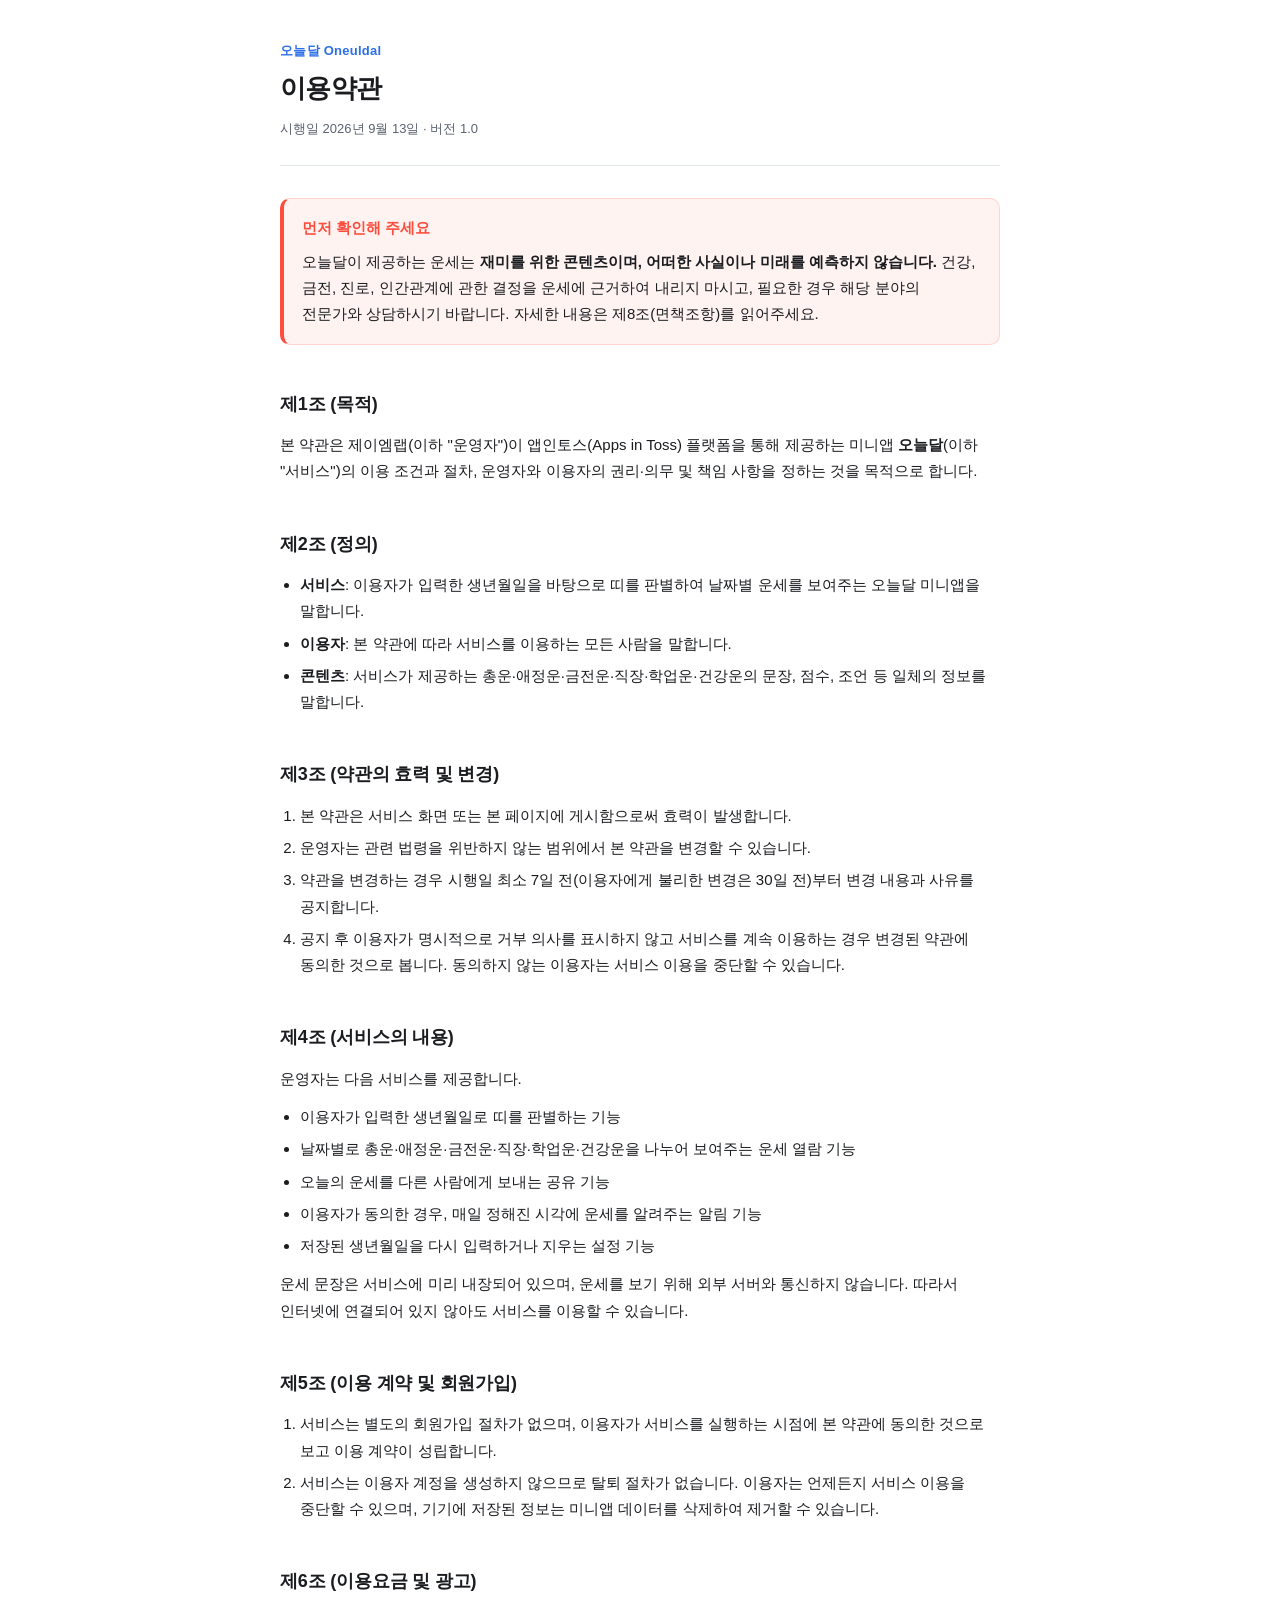
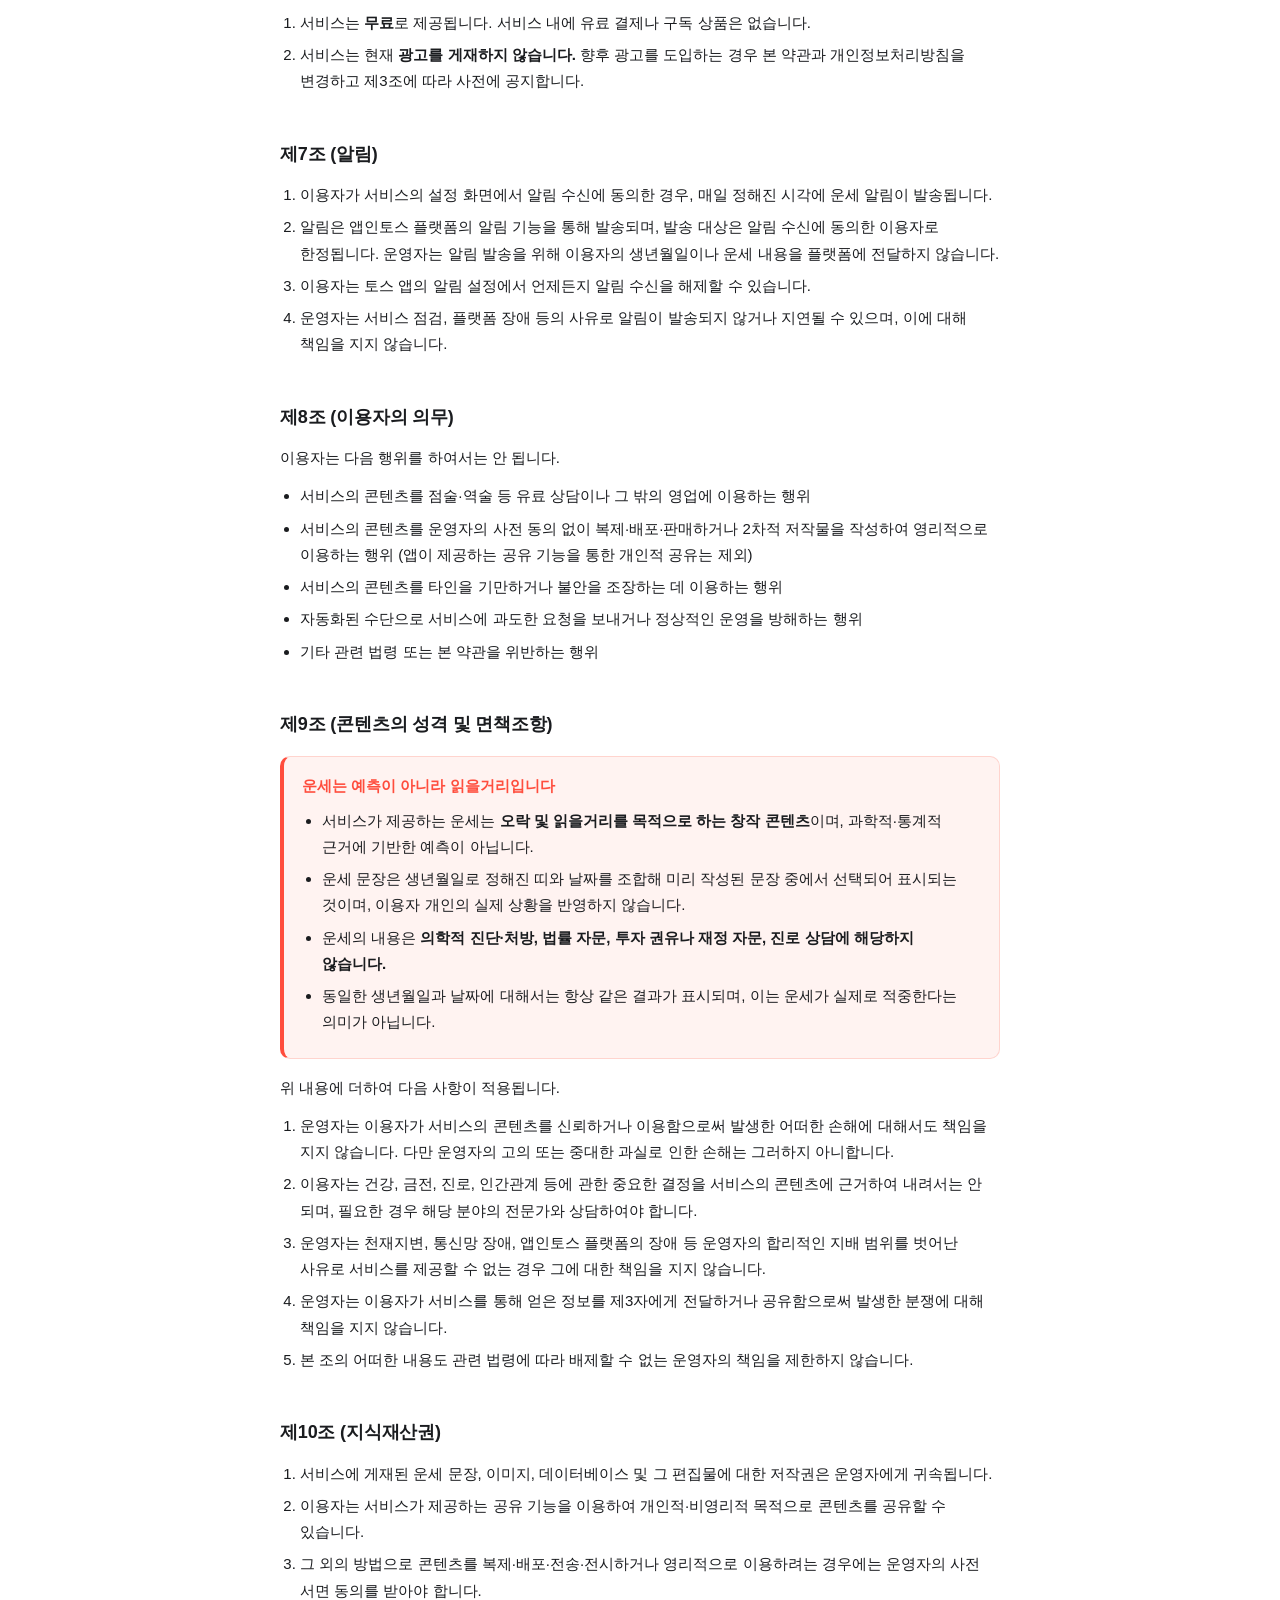
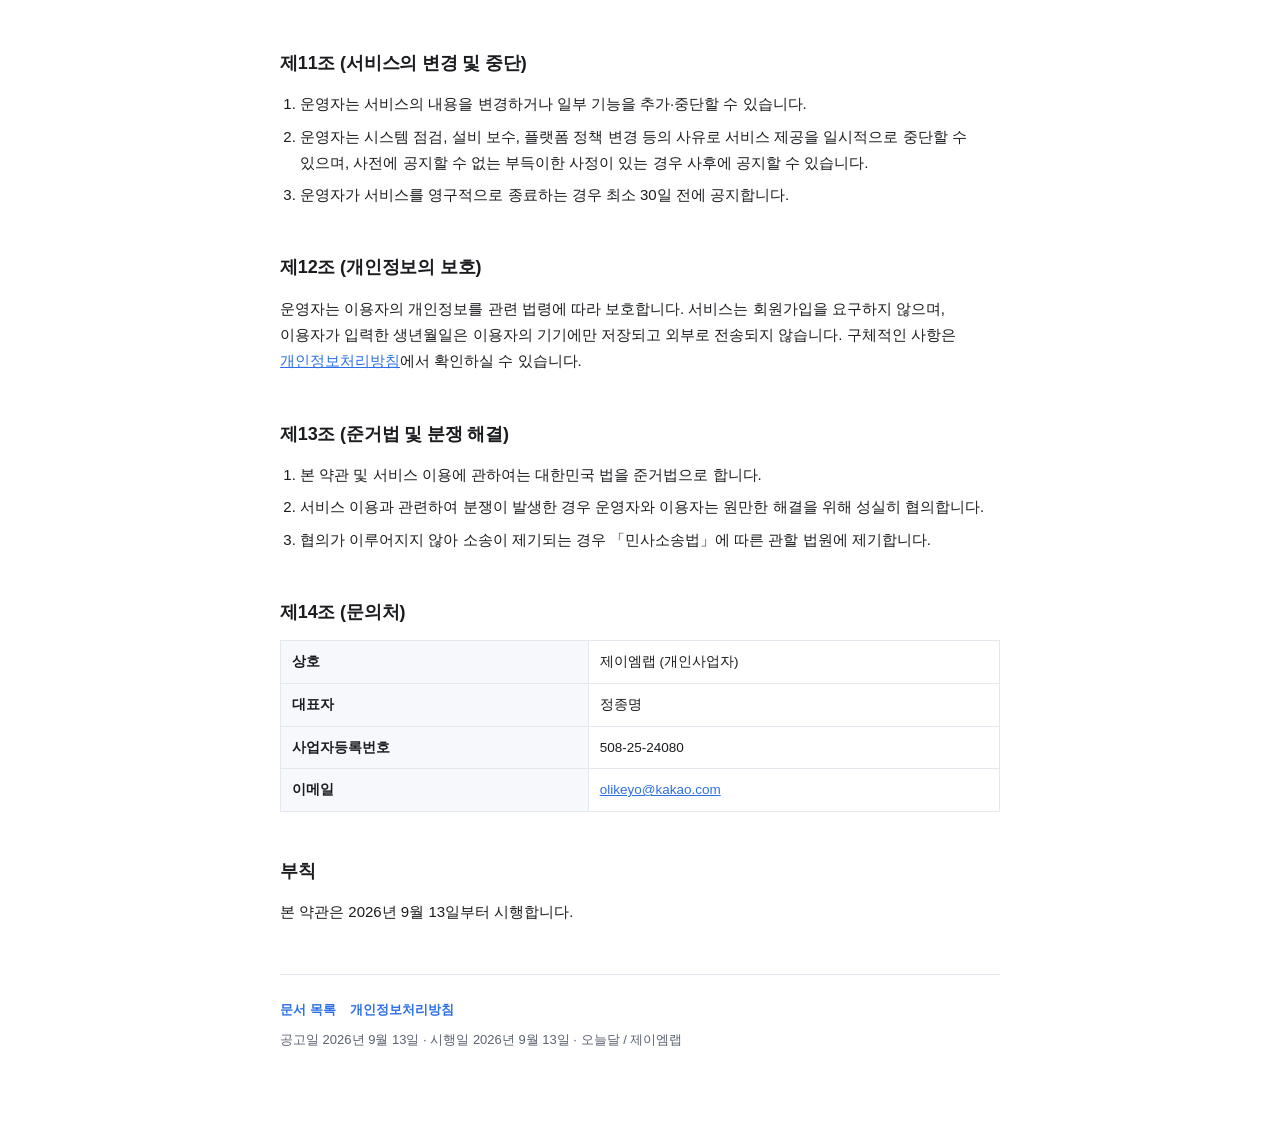
==== terms.html @ b8c13bb3 "오늘달 이용약관 · 개인정보처리방침" ====
<!doctype html>
<html lang="ko">
<head>
<meta charset="utf-8">
<meta name="viewport" content="width=device-width, initial-scale=1">
<meta name="robots" content="index, follow">
<title>이용약관 · 오늘달</title>
<meta name="description" content="오늘달(Oneuldal) 미니앱의 이용약관입니다.">
<link rel="stylesheet" href="./style.css">
</head>
<body>
<main>

<header>
  <p class="eyebrow">오늘달 Oneuldal</p>
  <h1>이용약관</h1>
  <p class="meta"><span>시행일 2026년 9월 13일</span><span>버전 1.0</span></p>
</header>

<div class="notice">
  <p class="notice-title">먼저 확인해 주세요</p>
  <p>
    오늘달이 제공하는 운세는 <strong>재미를 위한 콘텐츠이며, 어떠한 사실이나 미래를 예측하지 않습니다.</strong>
    건강, 금전, 진로, 인간관계에 관한 결정을 운세에 근거하여 내리지 마시고,
    필요한 경우 해당 분야의 전문가와 상담하시기 바랍니다. 자세한 내용은 제8조(면책조항)를 읽어주세요.
  </p>
</div>

<h2>제1조 (목적)</h2>
<p>
  본 약관은 제이엠랩(이하 "운영자")이 앱인토스(Apps in Toss) 플랫폼을 통해 제공하는
  미니앱 <strong>오늘달</strong>(이하 "서비스")의 이용 조건과 절차, 운영자와 이용자의
  권리·의무 및 책임 사항을 정하는 것을 목적으로 합니다.
</p>

<h2>제2조 (정의)</h2>
<ul>
  <li><strong>서비스</strong>: 이용자가 입력한 생년월일을 바탕으로 띠를 판별하여 날짜별 운세를 보여주는 오늘달 미니앱을 말합니다.</li>
  <li><strong>이용자</strong>: 본 약관에 따라 서비스를 이용하는 모든 사람을 말합니다.</li>
  <li><strong>콘텐츠</strong>: 서비스가 제공하는 총운·애정운·금전운·직장&middot;학업운·건강운의 문장, 점수, 조언 등 일체의 정보를 말합니다.</li>
</ul>

<h2>제3조 (약관의 효력 및 변경)</h2>
<ol>
  <li>본 약관은 서비스 화면 또는 본 페이지에 게시함으로써 효력이 발생합니다.</li>
  <li>운영자는 관련 법령을 위반하지 않는 범위에서 본 약관을 변경할 수 있습니다.</li>
  <li>약관을 변경하는 경우 시행일 최소 7일 전(이용자에게 불리한 변경은 30일 전)부터 변경 내용과 사유를 공지합니다.</li>
  <li>공지 후 이용자가 명시적으로 거부 의사를 표시하지 않고 서비스를 계속 이용하는 경우 변경된 약관에 동의한 것으로 봅니다. 동의하지 않는 이용자는 서비스 이용을 중단할 수 있습니다.</li>
</ol>

<h2>제4조 (서비스의 내용)</h2>
<p>운영자는 다음 서비스를 제공합니다.</p>
<ul>
  <li>이용자가 입력한 생년월일로 띠를 판별하는 기능</li>
  <li>날짜별로 총운·애정운·금전운·직장&middot;학업운·건강운을 나누어 보여주는 운세 열람 기능</li>
  <li>오늘의 운세를 다른 사람에게 보내는 공유 기능</li>
  <li>이용자가 동의한 경우, 매일 정해진 시각에 운세를 알려주는 알림 기능</li>
  <li>저장된 생년월일을 다시 입력하거나 지우는 설정 기능</li>
</ul>
<p>
  운세 문장은 서비스에 미리 내장되어 있으며, 운세를 보기 위해 외부 서버와 통신하지 않습니다.
  따라서 인터넷에 연결되어 있지 않아도 서비스를 이용할 수 있습니다.
</p>

<h2>제5조 (이용 계약 및 회원가입)</h2>
<ol>
  <li>서비스는 별도의 회원가입 절차가 없으며, 이용자가 서비스를 실행하는 시점에 본 약관에 동의한 것으로 보고 이용 계약이 성립합니다.</li>
  <li>서비스는 이용자 계정을 생성하지 않으므로 탈퇴 절차가 없습니다. 이용자는 언제든지 서비스 이용을 중단할 수 있으며, 기기에 저장된 정보는 미니앱 데이터를 삭제하여 제거할 수 있습니다.</li>
</ol>

<h2>제6조 (이용요금 및 광고)</h2>
<ol>
  <li>서비스는 <strong>무료</strong>로 제공됩니다. 서비스 내에 유료 결제나 구독 상품은 없습니다.</li>
  <li>서비스는 현재 <strong>광고를 게재하지 않습니다.</strong> 향후 광고를 도입하는 경우 본 약관과 개인정보처리방침을 변경하고 제3조에 따라 사전에 공지합니다.</li>
</ol>

<h2>제7조 (알림)</h2>
<ol>
  <li>이용자가 서비스의 설정 화면에서 알림 수신에 동의한 경우, 매일 정해진 시각에 운세 알림이 발송됩니다.</li>
  <li>알림은 앱인토스 플랫폼의 알림 기능을 통해 발송되며, 발송 대상은 알림 수신에 동의한 이용자로 한정됩니다. 운영자는 알림 발송을 위해 이용자의 생년월일이나 운세 내용을 플랫폼에 전달하지 않습니다.</li>
  <li>이용자는 토스 앱의 알림 설정에서 언제든지 알림 수신을 해제할 수 있습니다.</li>
  <li>운영자는 서비스 점검, 플랫폼 장애 등의 사유로 알림이 발송되지 않거나 지연될 수 있으며, 이에 대해 책임을 지지 않습니다.</li>
</ol>

<h2>제8조 (이용자의 의무)</h2>
<p>이용자는 다음 행위를 하여서는 안 됩니다.</p>
<ul>
  <li>서비스의 콘텐츠를 점술·역술 등 유료 상담이나 그 밖의 영업에 이용하는 행위</li>
  <li>서비스의 콘텐츠를 운영자의 사전 동의 없이 복제·배포·판매하거나 2차적 저작물을 작성하여 영리적으로 이용하는 행위 (앱이 제공하는 공유 기능을 통한 개인적 공유는 제외)</li>
  <li>서비스의 콘텐츠를 타인을 기만하거나 불안을 조장하는 데 이용하는 행위</li>
  <li>자동화된 수단으로 서비스에 과도한 요청을 보내거나 정상적인 운영을 방해하는 행위</li>
  <li>기타 관련 법령 또는 본 약관을 위반하는 행위</li>
</ul>

<h2>제9조 (콘텐츠의 성격 및 면책조항)</h2>

<div class="notice">
  <p class="notice-title">운세는 예측이 아니라 읽을거리입니다</p>
  <ul>
    <li>서비스가 제공하는 운세는 <strong>오락 및 읽을거리를 목적으로 하는 창작 콘텐츠</strong>이며, 과학적·통계적 근거에 기반한 예측이 아닙니다.</li>
    <li>운세 문장은 생년월일로 정해진 띠와 날짜를 조합해 미리 작성된 문장 중에서 선택되어 표시되는 것이며, 이용자 개인의 실제 상황을 반영하지 않습니다.</li>
    <li>운세의 내용은 <strong>의학적 진단·처방, 법률 자문, 투자 권유나 재정 자문, 진로 상담에 해당하지 않습니다.</strong></li>
    <li>동일한 생년월일과 날짜에 대해서는 항상 같은 결과가 표시되며, 이는 운세가 실제로 적중한다는 의미가 아닙니다.</li>
  </ul>
</div>

<p>위 내용에 더하여 다음 사항이 적용됩니다.</p>
<ol>
  <li>운영자는 이용자가 서비스의 콘텐츠를 신뢰하거나 이용함으로써 발생한 어떠한 손해에 대해서도 책임을 지지 않습니다. 다만 운영자의 고의 또는 중대한 과실로 인한 손해는 그러하지 아니합니다.</li>
  <li>이용자는 건강, 금전, 진로, 인간관계 등에 관한 중요한 결정을 서비스의 콘텐츠에 근거하여 내려서는 안 되며, 필요한 경우 해당 분야의 전문가와 상담하여야 합니다.</li>
  <li>운영자는 천재지변, 통신망 장애, 앱인토스 플랫폼의 장애 등 운영자의 합리적인 지배 범위를 벗어난 사유로 서비스를 제공할 수 없는 경우 그에 대한 책임을 지지 않습니다.</li>
  <li>운영자는 이용자가 서비스를 통해 얻은 정보를 제3자에게 전달하거나 공유함으로써 발생한 분쟁에 대해 책임을 지지 않습니다.</li>
  <li>본 조의 어떠한 내용도 관련 법령에 따라 배제할 수 없는 운영자의 책임을 제한하지 않습니다.</li>
</ol>

<h2>제10조 (지식재산권)</h2>
<ol>
  <li>서비스에 게재된 운세 문장, 이미지, 데이터베이스 및 그 편집물에 대한 저작권은 운영자에게 귀속됩니다.</li>
  <li>이용자는 서비스가 제공하는 공유 기능을 이용하여 개인적&middot;비영리적 목적으로 콘텐츠를 공유할 수 있습니다.</li>
  <li>그 외의 방법으로 콘텐츠를 복제·배포·전송·전시하거나 영리적으로 이용하려는 경우에는 운영자의 사전 서면 동의를 받아야 합니다.</li>
</ol>

<h2>제11조 (서비스의 변경 및 중단)</h2>
<ol>
  <li>운영자는 서비스의 내용을 변경하거나 일부 기능을 추가·중단할 수 있습니다.</li>
  <li>운영자는 시스템 점검, 설비 보수, 플랫폼 정책 변경 등의 사유로 서비스 제공을 일시적으로 중단할 수 있으며, 사전에 공지할 수 없는 부득이한 사정이 있는 경우 사후에 공지할 수 있습니다.</li>
  <li>운영자가 서비스를 영구적으로 종료하는 경우 최소 30일 전에 공지합니다.</li>
</ol>

<h2>제12조 (개인정보의 보호)</h2>
<p>
  운영자는 이용자의 개인정보를 관련 법령에 따라 보호합니다. 서비스는 회원가입을 요구하지 않으며,
  이용자가 입력한 생년월일은 이용자의 기기에만 저장되고 외부로 전송되지 않습니다. 구체적인 사항은
  <a href="./privacy.html">개인정보처리방침</a>에서 확인하실 수 있습니다.
</p>

<h2>제13조 (준거법 및 분쟁 해결)</h2>
<ol>
  <li>본 약관 및 서비스 이용에 관하여는 대한민국 법을 준거법으로 합니다.</li>
  <li>서비스 이용과 관련하여 분쟁이 발생한 경우 운영자와 이용자는 원만한 해결을 위해 성실히 협의합니다.</li>
  <li>협의가 이루어지지 않아 소송이 제기되는 경우 「민사소송법」에 따른 관할 법원에 제기합니다.</li>
</ol>

<h2>제14조 (문의처)</h2>
<div class="table-wrap">
<table>
  <tbody>
    <tr><th>상호</th><td>제이엠랩 (개인사업자)</td></tr>
    <tr><th>대표자</th><td>정종명</td></tr>
    <tr><th>사업자등록번호</th><td>508-25-24080</td></tr>
    <tr><th>이메일</th><td><a href="mailto:olikeyo@kakao.com">olikeyo@kakao.com</a></td></tr>
  </tbody>
</table>
</div>

<h2>부칙</h2>
<p>본 약관은 2026년 9월 13일부터 시행합니다.</p>

<footer>
  <p class="nav"><a href="./index.html">문서 목록</a><a href="./privacy.html">개인정보처리방침</a></p>
  <p>공고일 2026년 9월 13일 · 시행일 2026년 9월 13일 · 오늘달 / 제이엠랩</p>
</footer>

</main>
</body>
</html>
---- style.css ----
/* 섞지마 약관 페이지 공통 스타일 */
:root {
  --bg: #ffffff;
  --surface: #f6f8fb;
  --text: #1a1c1f;
  --muted: #5b6270;
  --line: #e3e7ee;
  --brand: #2c6fe8;
  --danger: #ff4d3d;
  --danger-bg: #fff3f1;
  --danger-line: #ffd4ce;
}

@media (prefers-color-scheme: dark) {
  :root {
    --bg: #16181c;
    --surface: #1e2126;
    --text: #eceef2;
    --muted: #9aa2b1;
    --line: #2c3039;
    --brand: #6fa0f5;
    --danger: #ff7b6d;
    --danger-bg: #2a1c1a;
    --danger-line: #4a2c27;
  }
}

* { box-sizing: border-box; }

body {
  margin: 0;
  padding: 0 20px 80px;
  background: var(--bg);
  color: var(--text);
  font-family: -apple-system, BlinkMacSystemFont, "Apple SD Gothic Neo",
    "Pretendard", "Noto Sans KR", "Malgun Gothic", sans-serif;
  font-size: 15px;
  line-height: 1.75;
  word-break: keep-all;
  overflow-wrap: break-word;
  -webkit-text-size-adjust: 100%;
}

main { max-width: 720px; margin: 0 auto; }

header {
  padding: 40px 0 24px;
  border-bottom: 1px solid var(--line);
  margin-bottom: 32px;
}

.eyebrow {
  font-size: 13px;
  font-weight: 700;
  color: var(--brand);
  letter-spacing: 0.02em;
  margin: 0 0 8px;
}

h1 { font-size: 26px; line-height: 1.35; margin: 0 0 12px; letter-spacing: -0.02em; }

.meta { font-size: 13px; color: var(--muted); margin: 0; }
.meta span + span::before { content: " · "; }

h2 {
  font-size: 18px;
  margin: 40px 0 12px;
  padding-top: 4px;
  letter-spacing: -0.01em;
}

h3 { font-size: 15px; margin: 24px 0 8px; color: var(--text); }

p { margin: 0 0 12px; }

ul, ol { margin: 0 0 12px; padding-left: 20px; }
li { margin-bottom: 6px; }

strong { font-weight: 700; }

code {
  font-family: ui-monospace, SFMono-Regular, Menlo, Consolas, monospace;
  font-size: 0.88em;
  background: var(--surface);
  border: 1px solid var(--line);
  border-radius: 4px;
  padding: 1px 5px;
}

.lead {
  background: var(--surface);
  border: 1px solid var(--line);
  border-radius: 12px;
  padding: 16px 18px;
  margin: 0 0 8px;
  font-size: 14.5px;
}

.notice {
  background: var(--danger-bg);
  border: 1px solid var(--danger-line);
  border-left: 4px solid var(--danger);
  border-radius: 10px;
  padding: 16px 18px;
  margin: 16px 0;
}

.notice p:last-child, .notice ul:last-child { margin-bottom: 0; }

.notice-title {
  font-weight: 700;
  color: var(--danger);
  margin: 0 0 8px;
  font-size: 15px;
}

.emergency {
  display: block;
  text-align: center;
  background: var(--danger);
  color: #fff;
  font-size: 20px;
  font-weight: 800;
  text-decoration: none;
  border-radius: 12px;
  padding: 16px;
  margin: 16px 0 8px;
  letter-spacing: 0.01em;
}

.table-wrap { overflow-x: auto; margin: 0 0 16px; }

table {
  border-collapse: collapse;
  width: 100%;
  min-width: 480px;
  font-size: 13.5px;
}

th, td {
  border: 1px solid var(--line);
  padding: 9px 11px;
  text-align: left;
  vertical-align: top;
}

th { background: var(--surface); font-weight: 700; white-space: nowrap; }

.fill {
  background: #fff6cc;
  color: #6b4e00;
  border-radius: 4px;
  padding: 0 4px;
  font-weight: 600;
}

@media (prefers-color-scheme: dark) {
  .fill { background: #4a3d0f; color: #ffe27a; }
}

a { color: var(--brand); }

footer {
  margin-top: 48px;
  padding-top: 24px;
  border-top: 1px solid var(--line);
  font-size: 13px;
  color: var(--muted);
}

.nav { margin-bottom: 8px; }
.nav a { margin-right: 14px; font-weight: 600; text-decoration: none; }
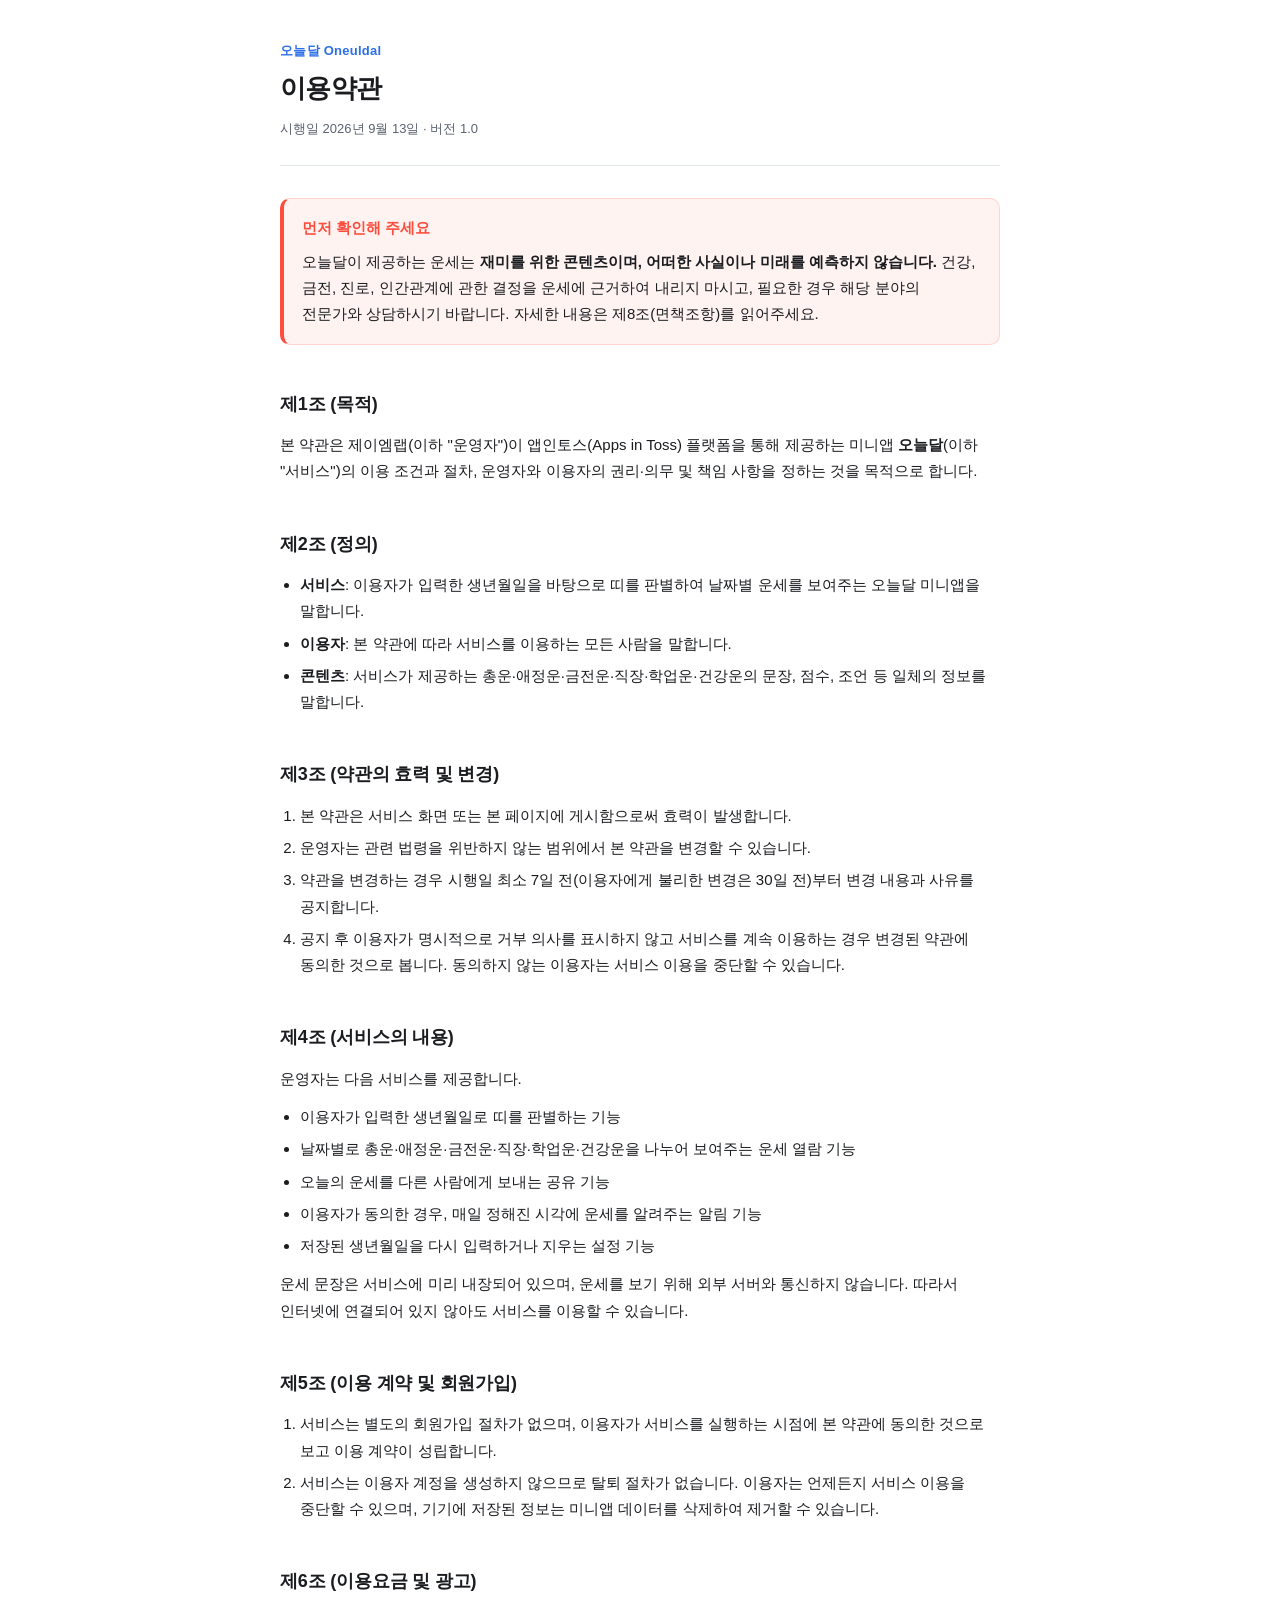
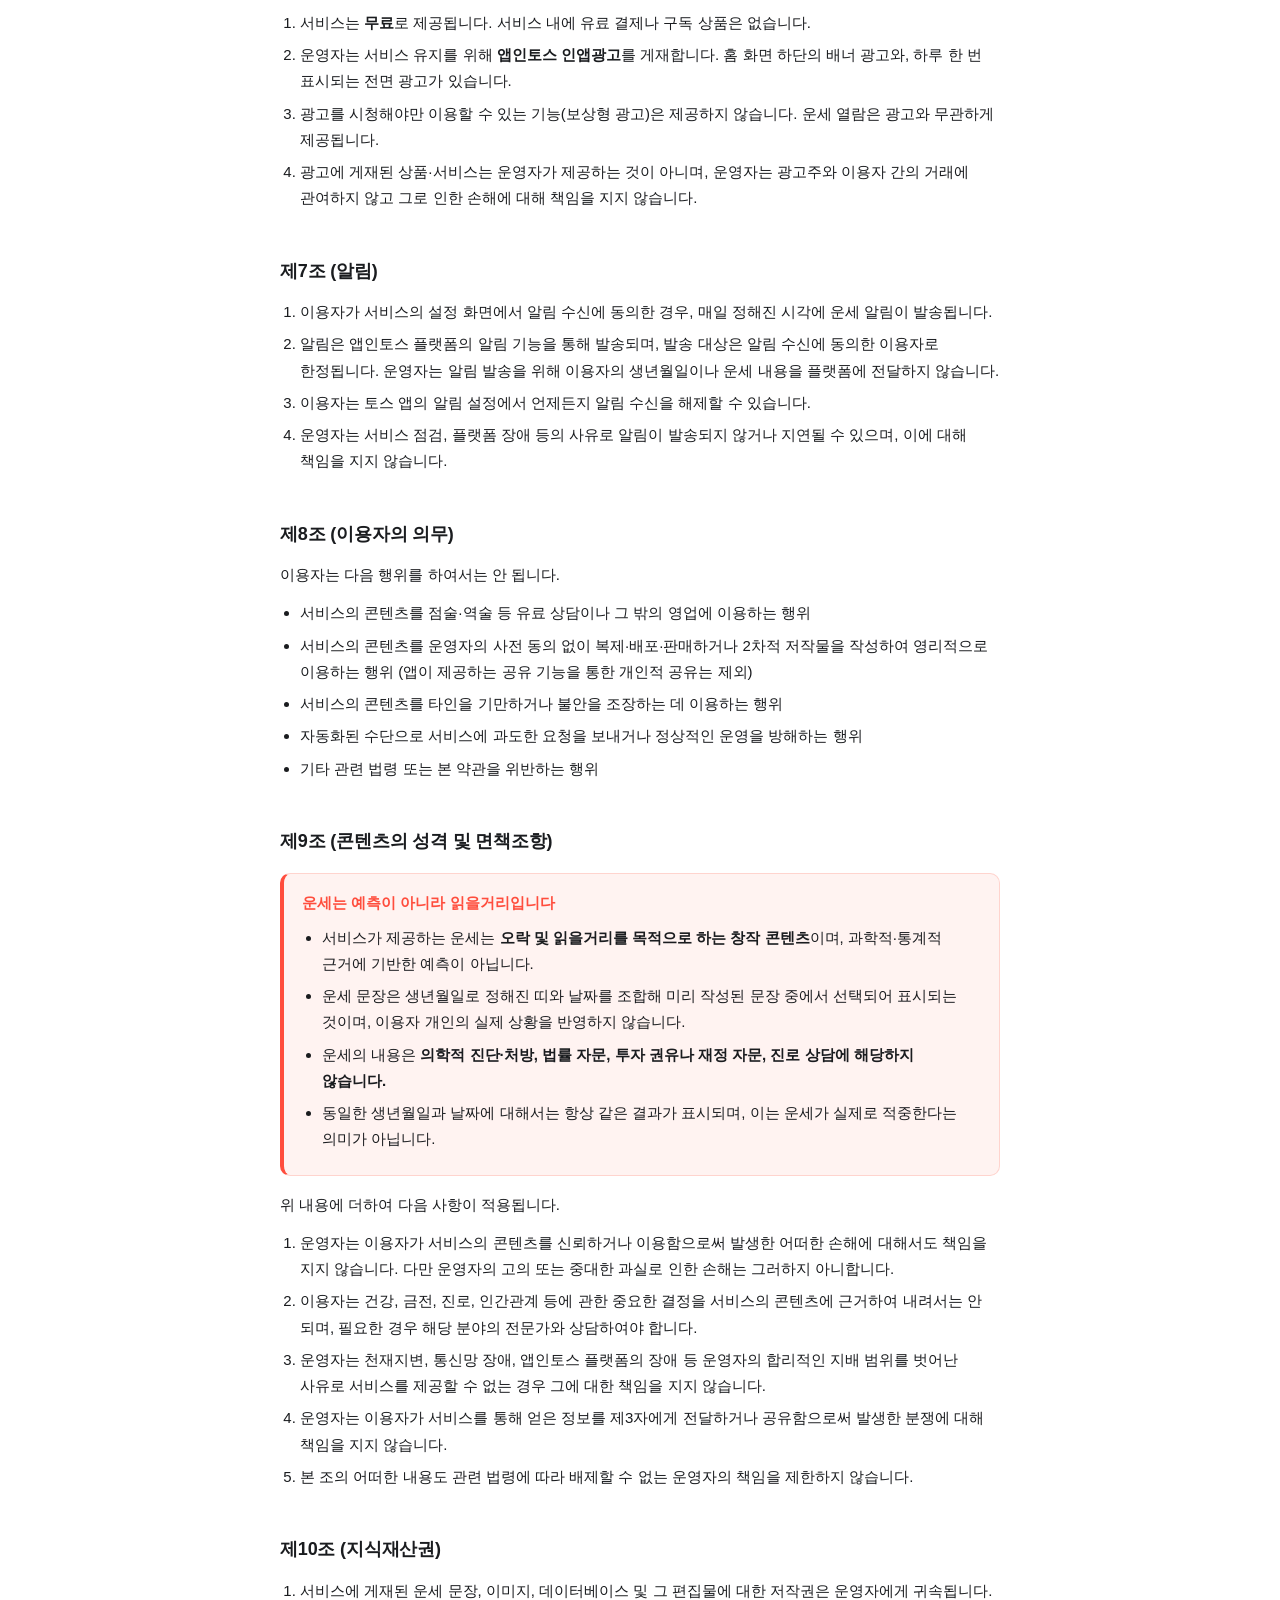
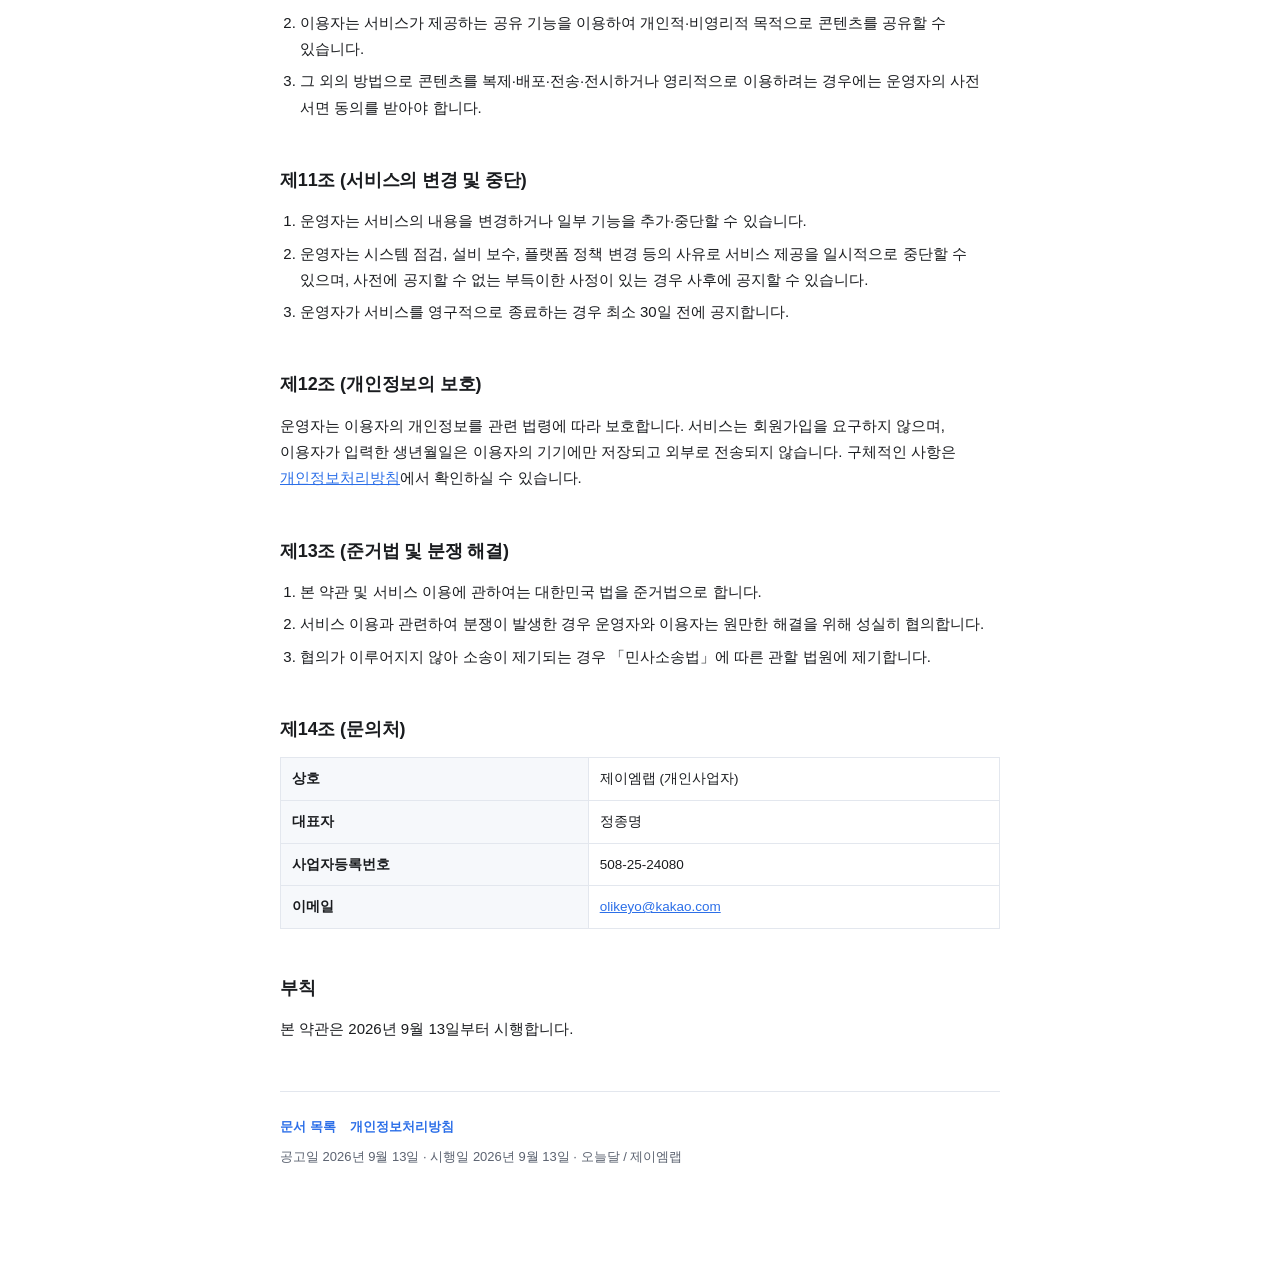
==== commit ab2f0ec0: "docs: 인앱광고 게재에 맞춰 약관·처리방침 수정" ====
--- a/terms.html
+++ b/terms.html
@@ -71,7 +71,9 @@
 <h2>제6조 (이용요금 및 광고)</h2>
 <ol>
   <li>서비스는 <strong>무료</strong>로 제공됩니다. 서비스 내에 유료 결제나 구독 상품은 없습니다.</li>
-  <li>서비스는 현재 <strong>광고를 게재하지 않습니다.</strong> 향후 광고를 도입하는 경우 본 약관과 개인정보처리방침을 변경하고 제3조에 따라 사전에 공지합니다.</li>
+  <li>운영자는 서비스 유지를 위해 <strong>앱인토스 인앱광고</strong>를 게재합니다. 홈 화면 하단의 배너 광고와, 하루 한 번 표시되는 전면 광고가 있습니다.</li>
+  <li>광고를 시청해야만 이용할 수 있는 기능(보상형 광고)은 제공하지 않습니다. 운세 열람은 광고와 무관하게 제공됩니다.</li>
+  <li>광고에 게재된 상품·서비스는 운영자가 제공하는 것이 아니며, 운영자는 광고주와 이용자 간의 거래에 관여하지 않고 그로 인한 손해에 대해 책임을 지지 않습니다.</li>
 </ol>
 
 <h2>제7조 (알림)</h2>
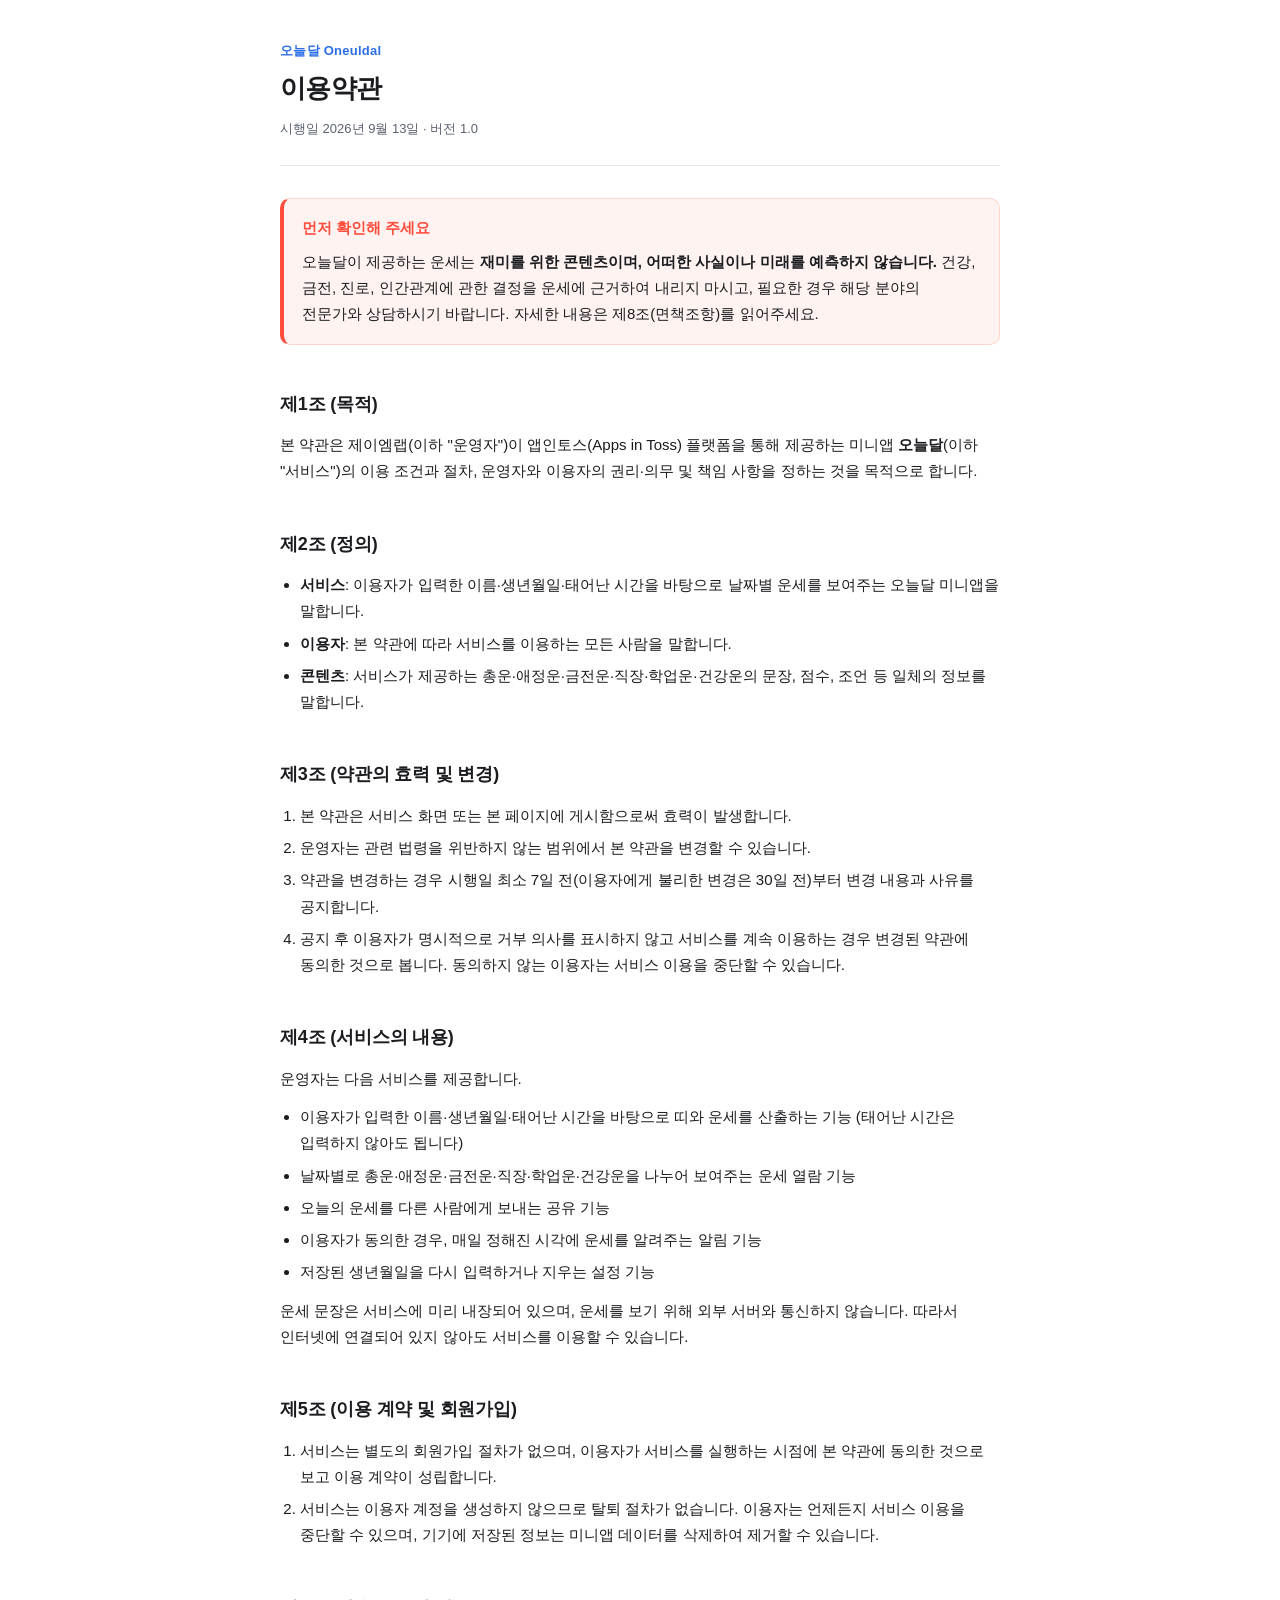
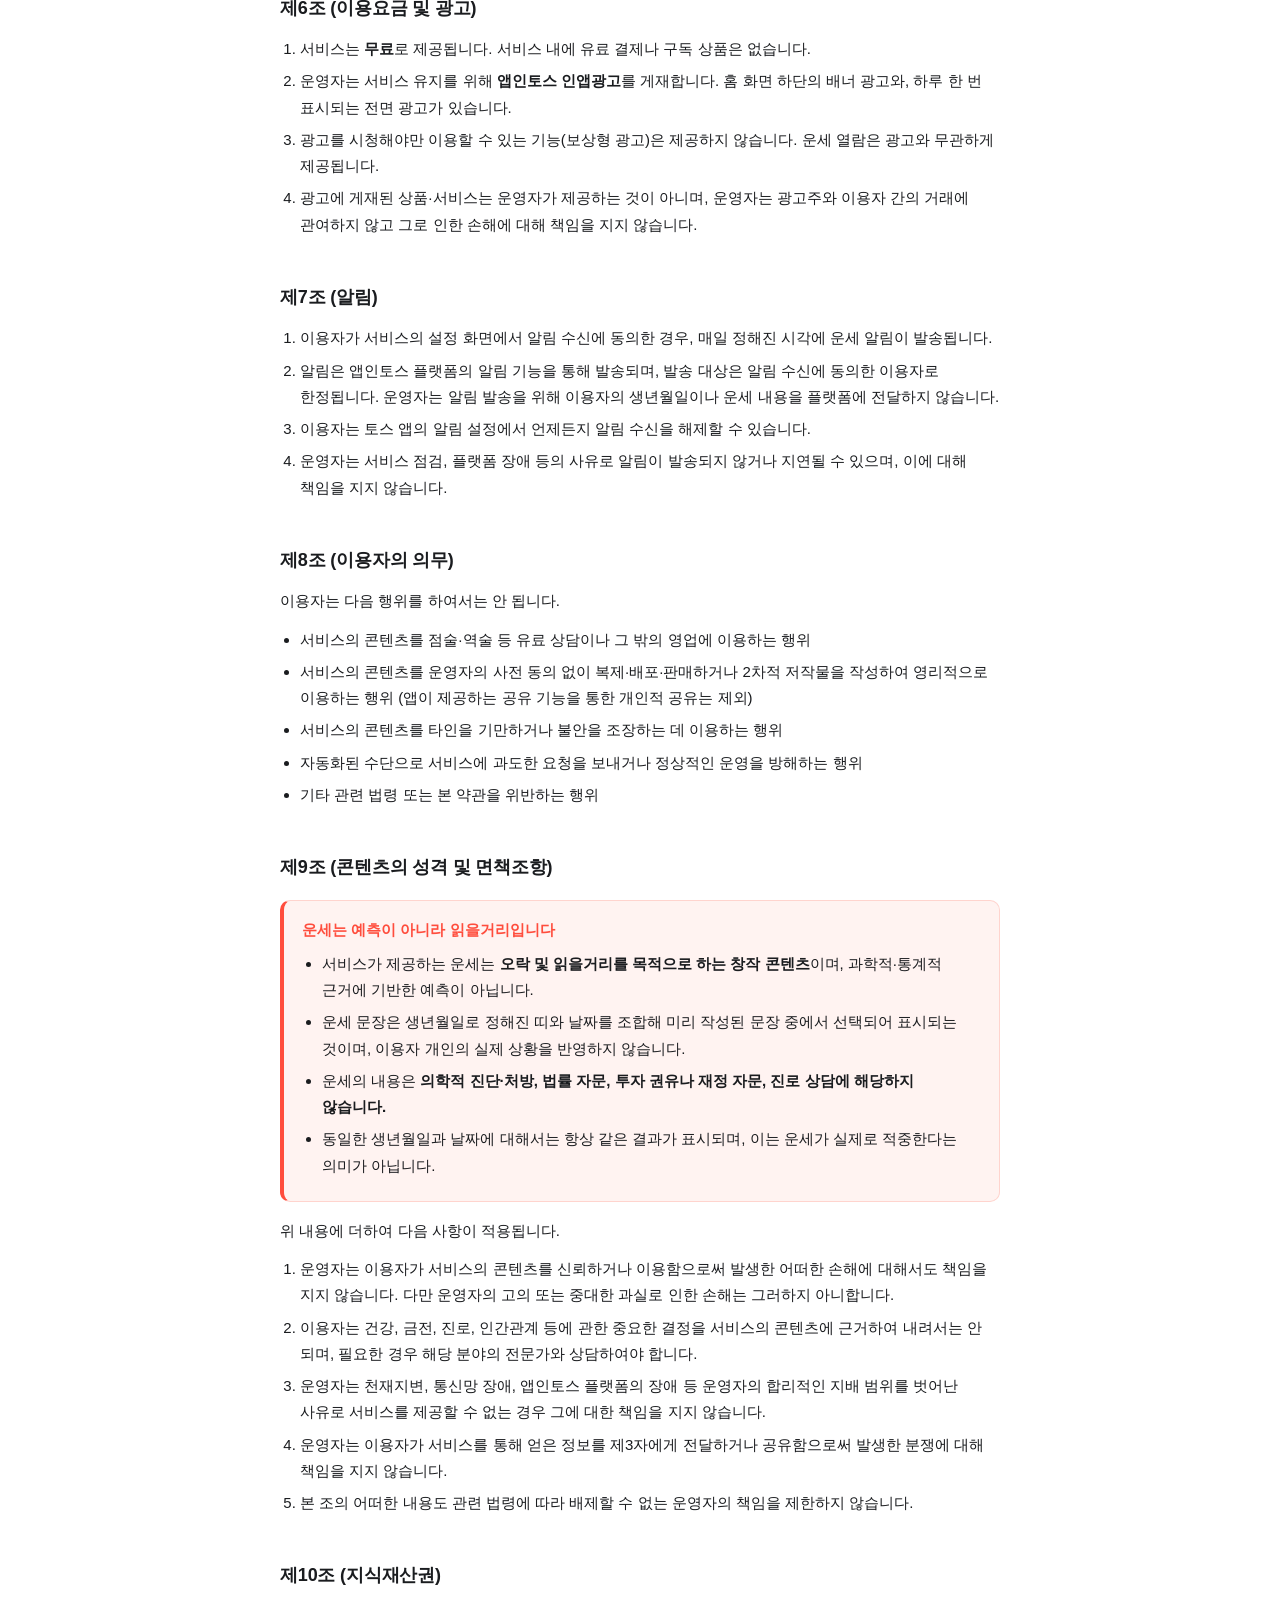
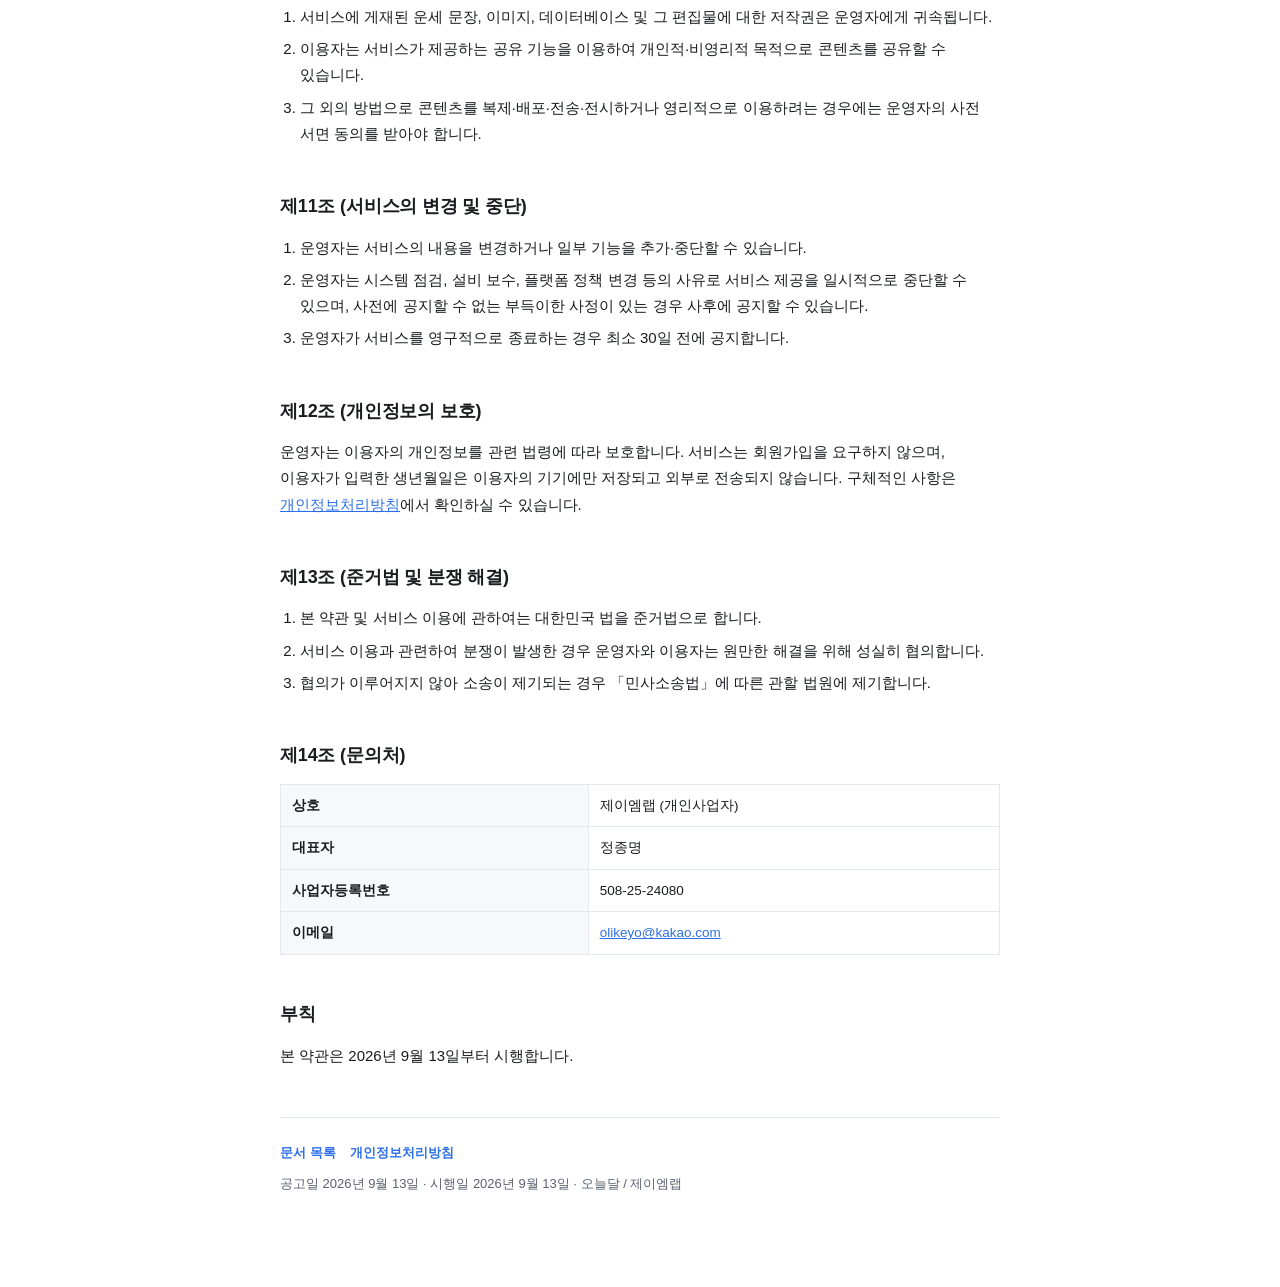
==== commit 84add947: "docs: 이름·태어난 시간 수집에 맞춰 약관·처리방침 수정" ====
--- a/terms.html
+++ b/terms.html
@@ -35,7 +35,7 @@
 
 <h2>제2조 (정의)</h2>
 <ul>
-  <li><strong>서비스</strong>: 이용자가 입력한 생년월일을 바탕으로 띠를 판별하여 날짜별 운세를 보여주는 오늘달 미니앱을 말합니다.</li>
+  <li><strong>서비스</strong>: 이용자가 입력한 이름·생년월일·태어난 시간을 바탕으로 날짜별 운세를 보여주는 오늘달 미니앱을 말합니다.</li>
   <li><strong>이용자</strong>: 본 약관에 따라 서비스를 이용하는 모든 사람을 말합니다.</li>
   <li><strong>콘텐츠</strong>: 서비스가 제공하는 총운·애정운·금전운·직장&middot;학업운·건강운의 문장, 점수, 조언 등 일체의 정보를 말합니다.</li>
 </ul>
@@ -51,7 +51,7 @@
 <h2>제4조 (서비스의 내용)</h2>
 <p>운영자는 다음 서비스를 제공합니다.</p>
 <ul>
-  <li>이용자가 입력한 생년월일로 띠를 판별하는 기능</li>
+  <li>이용자가 입력한 이름·생년월일·태어난 시간을 바탕으로 띠와 운세를 산출하는 기능 (태어난 시간은 입력하지 않아도 됩니다)</li>
   <li>날짜별로 총운·애정운·금전운·직장&middot;학업운·건강운을 나누어 보여주는 운세 열람 기능</li>
   <li>오늘의 운세를 다른 사람에게 보내는 공유 기능</li>
   <li>이용자가 동의한 경우, 매일 정해진 시각에 운세를 알려주는 알림 기능</li>
